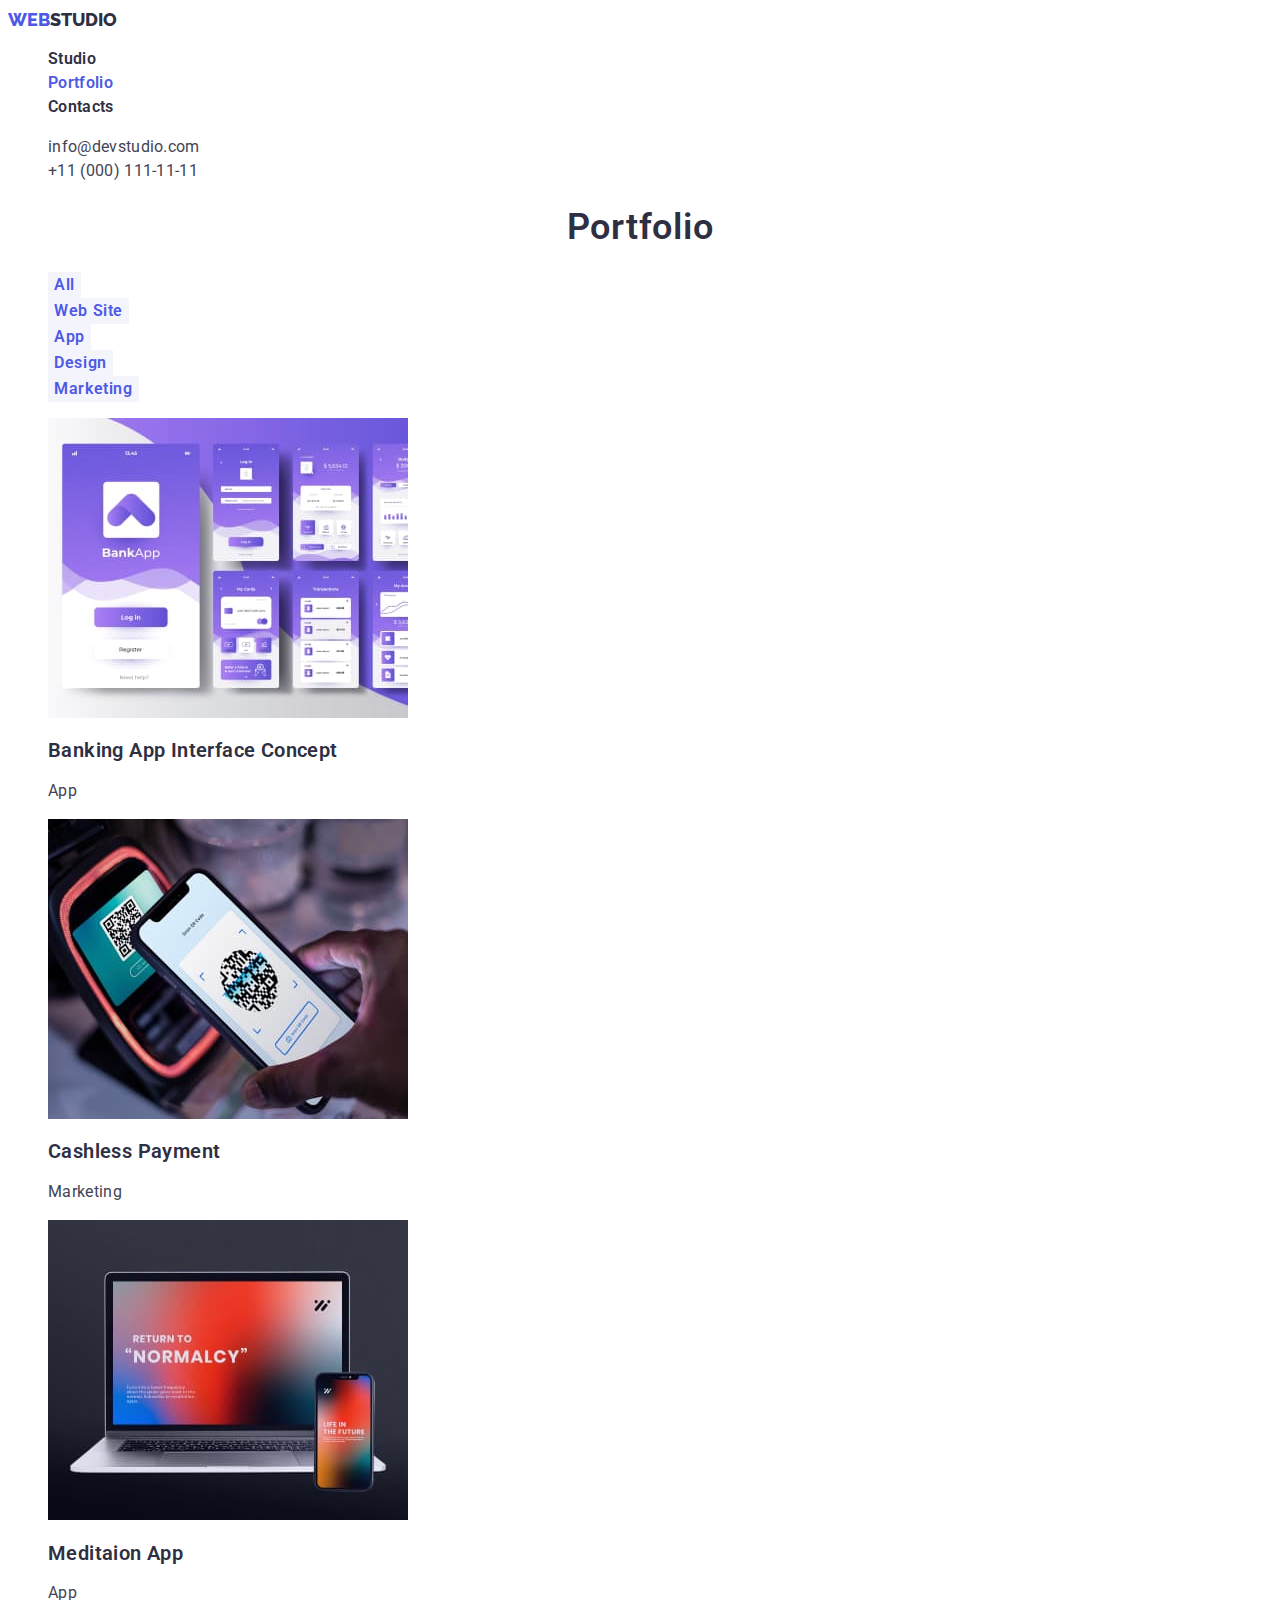
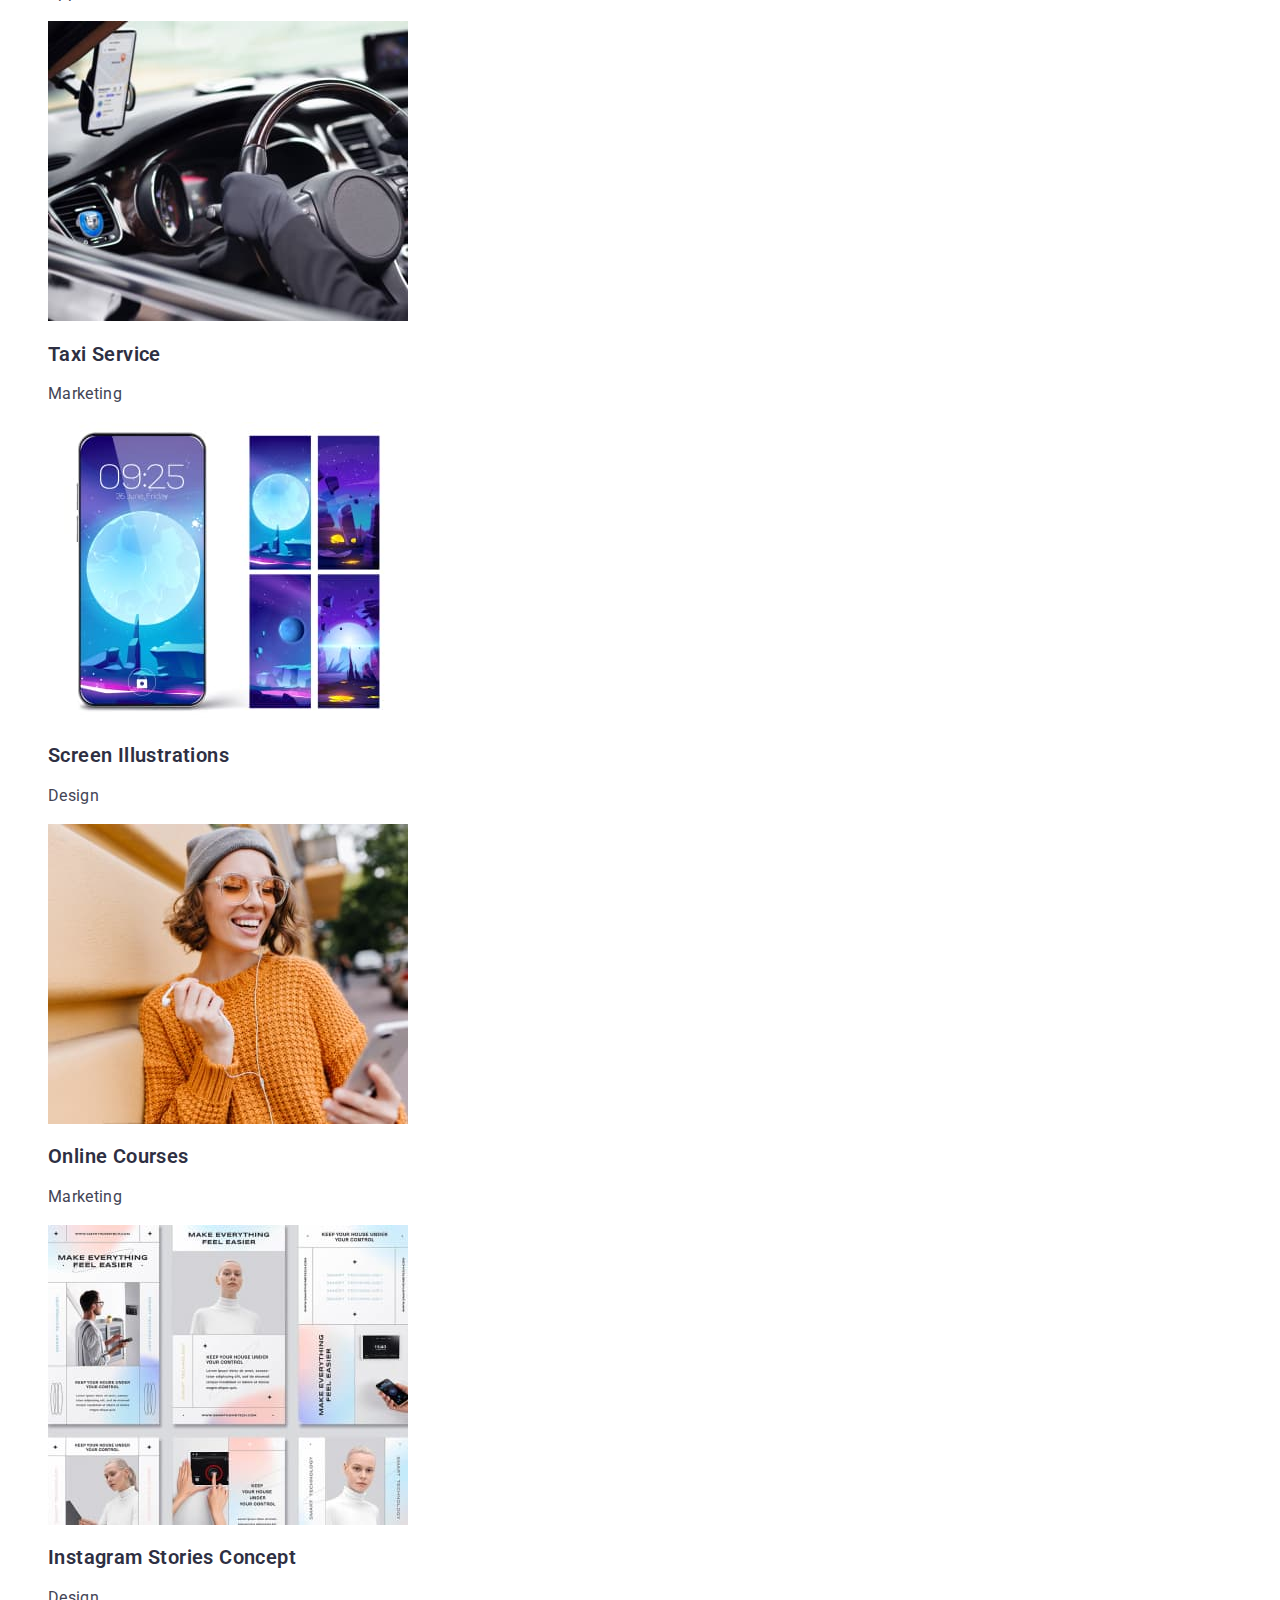
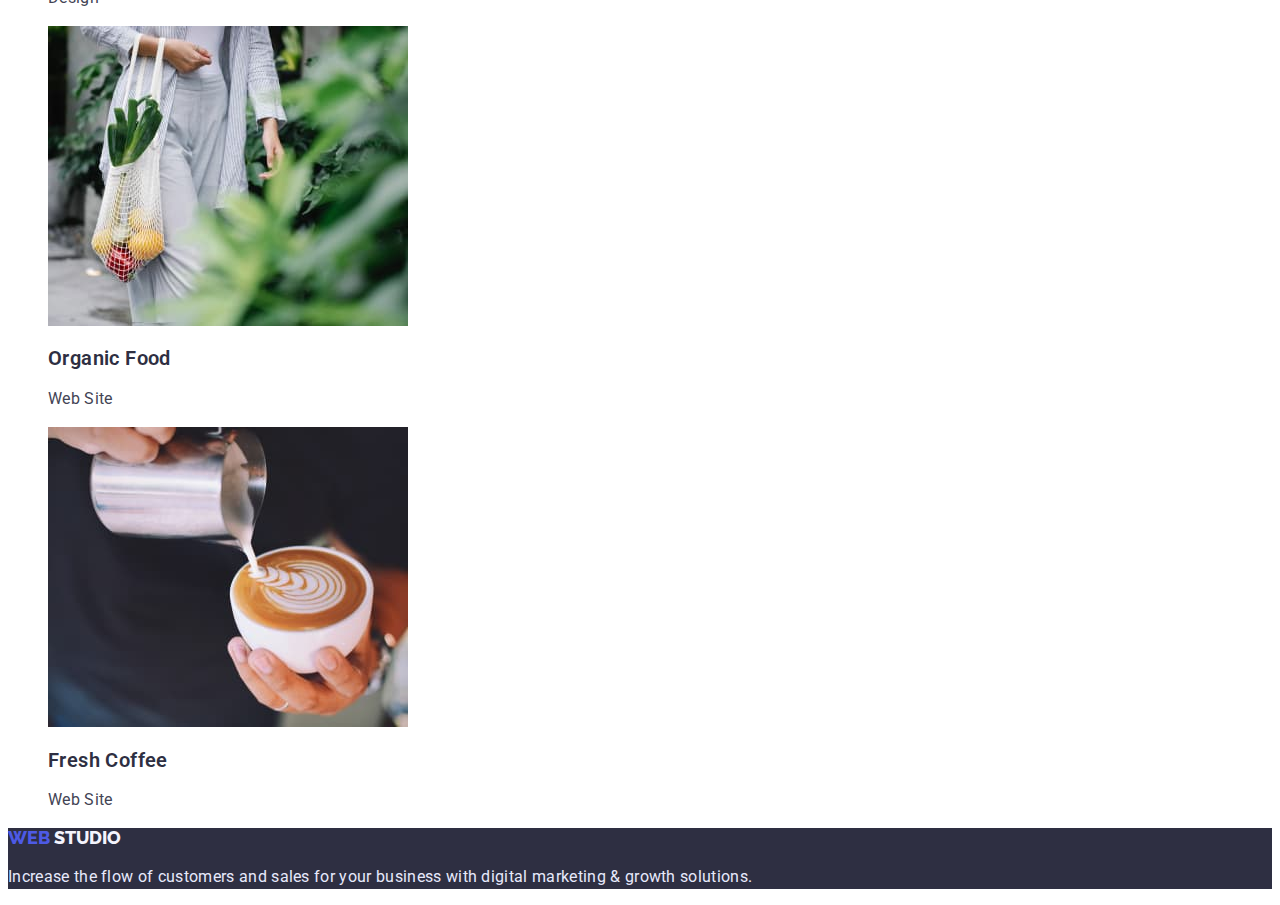
==== portfolio.html @ 4eafece8 "Initial commit" ====
<!DOCTYPE html>
<html lang="en">
<head>
    <meta charset="UTF-8">
    <meta http-equiv="X-UA-Compatible" content="IE=edge">
    <meta name="viewport" content="width=device-width, initial-scale=1.0">
    <title>Портфоліо</title>
    <link rel="preconnect" href="https://fonts.googleapis.com"> 
    <link rel="preconnect" href="https://fonts.gstatic.com" crossorigin> 
    <link href="https://fonts.googleapis.com/css2?family=Raleway:wght@800&family=Roboto:wght@400;500;700;900&display=swap" rel="stylesheet">
    <link rel="stylesheet" href="./css/styles.css">
</head>
<body>
    <!--Header-->
    <header>
      <!--site nav-->
        <nav>
              <a class="header-logo" href="./index.html">
                <span class="web">Web</span><span class="studio">Studio</span> 
              </a>
              <ul class="list">
                <li>
                   <a class="link" href="./index.html">Studio</a>
                </li>
                <li>
                    <a class="link current" href="./portfolio.html">Portfolio</a>
                </li>
                <li>
                    <a class="link" href="">Contacts</a>
                </li>
              </ul>
            </nav>
      <!--Contacts-->
      <address class="adress">
        <ul class="list contacts">
          <li>
            <a class="contact-link" href="mailto:info@devstudio.com">info@devstudio.com</a>
          </li>
          <li>
            <a class="contact-link" href="tel:+110001111111">+11 (000) 111-11-11</a>
          </li>
        </ul>
      </address>  
    </header>
<main>

 <!--Main--> 
<section class="portfolio">
  <h1 class="portfolio-title">Portfolio</h1>

  <!--Buttons-->
  <ul class="list">
      <li>
        <button class="button filter-btn" type="button">All</button>
      </li>
      <li>
        <button class="button filter-btn" type="button">Web Site</button>
      </li>
      <li>
        <button class="button filter-btn" type="button">App</button>
      </li>
      <li>
        <button class="button filter-btn" type="button">Design</button>
      </li>
      <li>
        <button class="button filter-btn" type="button">Marketing</button>
      </li>
    </ul>
 
<!--Projects-->
  
    <ul class="list project">
      <li>
        <img src="./images/img-1.jpg" alt="Banking-App-Interface" width="360">
        <h2 class="title">Banking App Interface Concept</h2>
        <p class="text">App</p>
      </li>
      <li>
        <img src="./images/img-2.jpg" alt="Cashless-Payment" width="360">
        <h2 class="title">Cashless Payment</h2>
        <p class="text">Marketing</p>
      </li>
      <li>
        <img src="./images/img-3.jpg" alt="Computer" width="360">
        <h2 class="title">Meditaion App</h2>
        <p class="text">App</p>
      </li>
      <li>
        <img src="./images/img-4.jpg" alt="Hands-on-the-steering-wheel" width="360">
        <h2 class="title">Taxi Service</h2>
        <p class="text">Marketing</p>
      </li>
      <li>
        <img src="./images/img-5.jpg" alt="Phone-wallpaper" width="360">
        <h2 class="title">Screen Illustrations</h2>
        <p class="text">Design</p>
      </li>
      <li>
        <img src="./images/img-6.jpg" alt="Smiling-girl-with-phone" width="360">
        <h2 class="title">Online Courses</h2>
        <p class="text">Marketing</p>
      </li>
      <li>
        <img src="./images/img-7.jpg" alt="Instagram-Stories" width="360">
        <h2 class="title">Instagram Stories Concept</h2>
        <p class="text">Design</p>
      </li>
      <li>
        <img src="./images/img-8.jpg" alt="Woman-with-shopping-bag" width="360">
        <h2 class="title">Organic Food</h2>
        <p class="text">Web Site</p>
      </li>
      <li>
        <img src="./images/img-9.jpg" alt="Cup-of-coffee">
        <h2 class="title">Fresh Coffee</h2>
        <p class="text">Web Site</p>
      </li>
    </ul>
  </section>
</main> 
<!--Footer-->
    <footer class="footer">
      <a class="footer-logo" href="./index.html"> <span class="web" >Web</span> <span class="studio" >Studio</span> 
      </a>
      <p class="text footer-text">
        Increase the flow of customers and sales for your business with digital
        marketing & growth solutions.
      </p>
    </footer>
  </body>
</html>
---- css/styles.css ----
/*Основные цвета*/
:root {
 --text: #434455;
 --dark: #2E2F42;
--primary-brand: #4D5AE5;
--white: #FFFFFF;
--light: #F4F4FD;
--accent: #E7E9FC;
--pressed-state: #404BBF;
--success:#31D0AA;
}

body {
    color: var(--text);
    background-color: var(--white);

    font-family: roboto, sans-serif;
}

.list {
    list-style: none;
}

/*Студія*/

/*Logo*/

.header-logo {
    font-family: raleway, sans-serif;
    font-weight: 800;
    font-size: 18px;
    line-height: 1.3;

    text-decoration: none;
    text-transform: uppercase;
}

.footer-logo {
    font-family: raleway, sans-serif;
    font-weight: 800;
    font-size: 18px;
    line-height: 1.16;

    text-decoration: none;
    text-transform: uppercase;
}

.web {
    color: var(--primary-brand)
}

.header-logo .studio {
    color: var(--dark);
}

.footer-logo .studio {
    color: var(--light);
}

/*Site nav*/

.link {
    color: var(--dark);

    font-weight: 600;
    font-size: 16px;
    line-height: 1.5;

    letter-spacing: 0.02em;
}

.link:hover {
    color: var(--primary-brand);
}

.link:focus {
    color: var(--primary-brand);
}

.link.current {
    color: var(--primary-brand);
}

/*Contacts*/

.contact-link {
    color: var(--text);

    font-size: 16px;
    line-height: 1.5;

    letter-spacing: 0.02em;
}

.contact-link:hover {
    color: var(--primary-brand);
}

.contact-link:focus {
    color: var(--primary-brand);
}

.link, .contact-link {
    text-decoration: none;
}

/*Adress*/

.adress {
    font-style: normal;
}

/*Hero*/
.hero {
    background-color: var(--dark);
}

.hero-title {
    color: var(--white);
    font-weight: 600;
    font-size: 56px;
    line-height: 1.07;
    letter-spacing: 0.02em;

    text-align: center;
    text-transform: uppercase;
    
}

.hero-btn {
    cursor: pointer;

    color: var(--white);
    background-color: var(--primary-brand);

    font-family: inherit;
    font-weight: 600;
    font-size: 16px;
    line-height: 1.19;
    letter-spacing: 0.04em;
     
    border: transparent;
    font-family: inherit;
}


.features-title, .work-title, .team-title, .portfolio-title {
    color: var(--dark);

    font-weight: 600;
    font-size: 36px;
    line-height: 1.11;
    text-align: center;
    letter-spacing: 0.02em;
} 

.title {
    color: var(--dark);

    font-weight: 600;
    font-size: 20px;
    line-height: 1.2;
    letter-spacing: 0.02em;
}

.text {
    color: var(--text);

    font-size: 16px;
    line-height: 1.5;
    letter-spacing: 0.02em;
}

.team {
    background-color: var(--light);
}

/*Footer*/

.footer {
    background-color: var(--dark);
}

.text.footer-text {
    color: var(--accent);  
}

/*Портфоліо*/

.filter-btn {
    cursor: pointer;

    color: var(--primary-brand);
    background-color: var(--light); 
    
    font-family: inherit;
    font-weight: 600;
    font-size: 16px;
    line-height: 1.5;
    letter-spacing: 0.04em;
    
    border: transparent;
}

.filter-btn:hover {
    background-color: var(--pressed-state);
    color: var(--white);
}

.filter-btn:focus {
    background-color: var(--pressed-state);
    color: var(--white);
}

.link.current {
    color: var(--primary-brand);
}
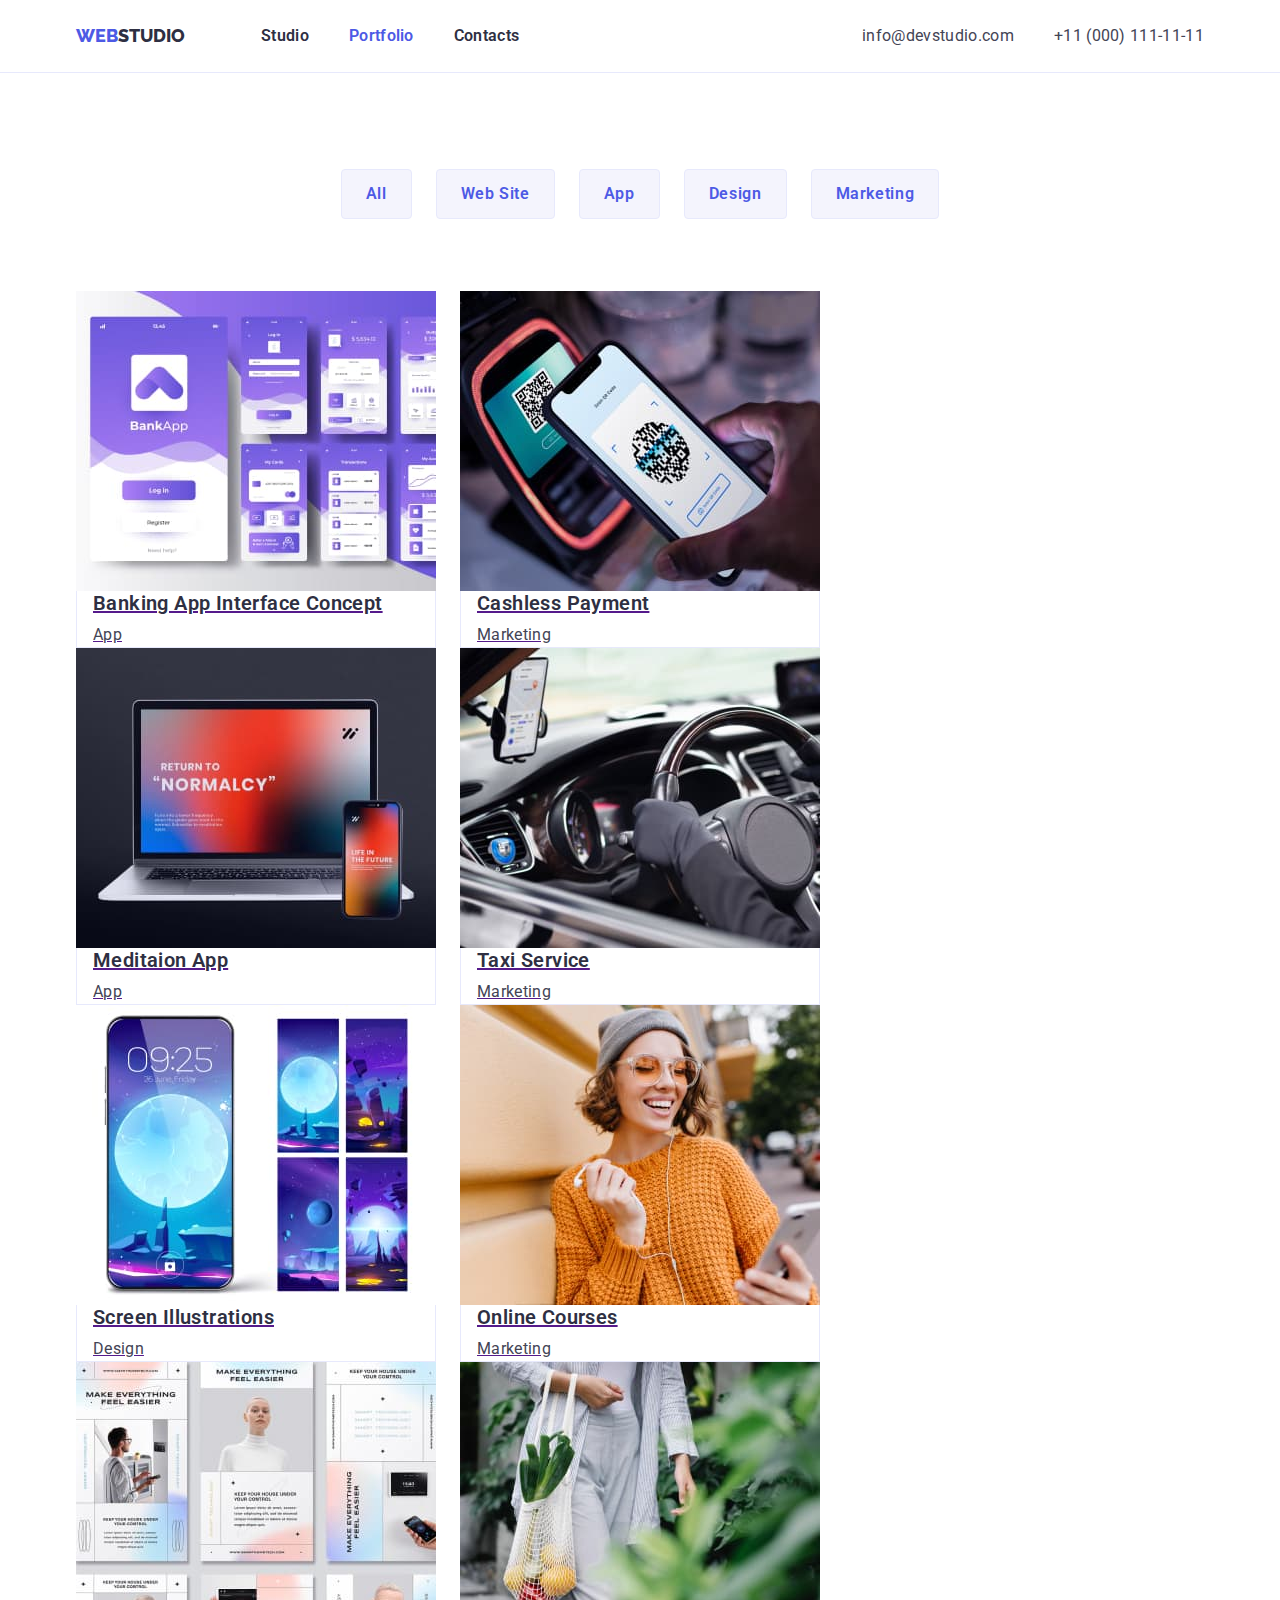
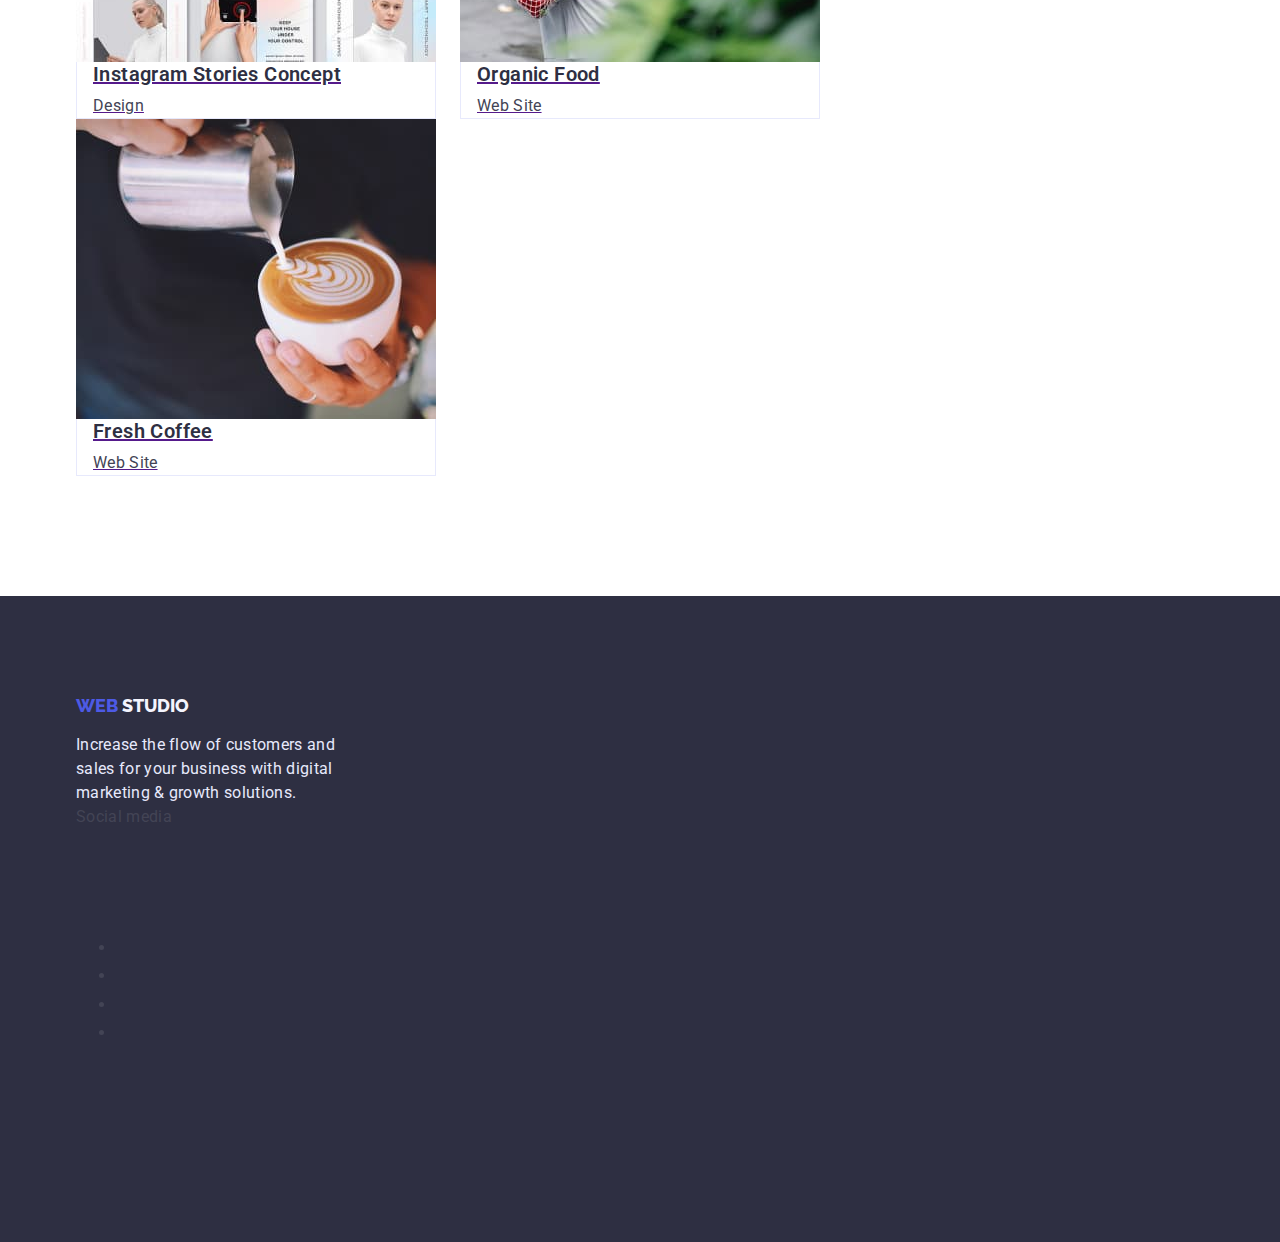
==== commit 8f68c935: "Update portfolio" ====
--- a/portfolio.html
+++ b/portfolio.html
@@ -8,124 +8,225 @@
     <link rel="preconnect" href="https://fonts.googleapis.com"> 
     <link rel="preconnect" href="https://fonts.gstatic.com" crossorigin> 
     <link href="https://fonts.googleapis.com/css2?family=Raleway:wght@800&family=Roboto:wght@400;500;700;900&display=swap" rel="stylesheet">
+    <link rel="stylesheet" href="https://cdnjs.cloudflare.com/ajax/libs/modern-normalize/1.1.0/modern-normalize.css">
     <link rel="stylesheet" href="./css/styles.css">
 </head>
 <body>
     <!--Header-->
-    <header>
+    <header class="header">
       <!--site nav-->
-        <nav>
+      <div class="container main-nav">
+        <nav class="main-nav">
               <a class="header-logo" href="./index.html">
                 <span class="web">Web</span><span class="studio">Studio</span> 
               </a>
-              <ul class="list">
-                <li>
+              <ul class="site-nav list">
+                <li class="item">
                    <a class="link" href="./index.html">Studio</a>
                 </li>
-                <li>
+                <li class="item">
                     <a class="link current" href="./portfolio.html">Portfolio</a>
                 </li>
-                <li>
+                <li class="item">
                     <a class="link" href="">Contacts</a>
                 </li>
               </ul>
             </nav>
-      <!--Contacts-->
-      <address class="adress">
-        <ul class="list contacts">
-          <li>
-            <a class="contact-link" href="mailto:info@devstudio.com">info@devstudio.com</a>
-          </li>
-          <li>
-            <a class="contact-link" href="tel:+110001111111">+11 (000) 111-11-11</a>
-          </li>
-        </ul>
-      </address>  
+            <!--Contacts-->
+       <address class="adress">
+          <ul class="list contacts">
+            <li class="item">
+             <a class="contact-link" href="mailto:info@devstudio.com">info@devstudio.com</a>
+            </li>
+            <li class="item">
+             <a class="contact-link" href="tel:+110001111111">+11 (000) 111-11-11</a>
+            </li>
+          </ul>
+        </address>  
+      </div>
     </header>
 <main>
 
  <!--Main--> 
 <section class="portfolio">
-  <h1 class="portfolio-title">Portfolio</h1>
-
-  <!--Buttons-->
-  <ul class="list">
-      <li>
-        <button class="button filter-btn" type="button">All</button>
-      </li>
-      <li>
-        <button class="button filter-btn" type="button">Web Site</button>
-      </li>
-      <li>
-        <button class="button filter-btn" type="button">App</button>
-      </li>
-      <li>
-        <button class="button filter-btn" type="button">Design</button>
-      </li>
-      <li>
-        <button class="button filter-btn" type="button">Marketing</button>
-      </li>
-    </ul>
+  <div class="container">
+     <h1 class="portfolio-title">Portfolio</h1>
+
+      <!--Buttons-->
+        <ul class="list buttons-list">
+          <li class="btn-element">
+            <button class="filter-btn" type="button">All</button>
+          </li>
+          <li class="btn-element">
+            <button class="filter-btn" type="button">Web Site</button>
+          </li>
+          <li class="btn-element">
+            <button class="filter-btn" type="button">App</button>
+          </li>
+          <li class="btn-element">
+            <button class="filter-btn" type="button">Design</button>
+          </li>
+          <li class="btn-element">
+            <button class="filter-btn" type="button">Marketing</button>
+          </li>
+        </ul>
+      
+      
  
-<!--Projects-->
-  
-    <ul class="list project">
-      <li>
-        <img src="./images/img-1.jpg" alt="Banking-App-Interface" width="360">
-        <h2 class="title">Banking App Interface Concept</h2>
-        <p class="text">App</p>
-      </li>
-      <li>
-        <img src="./images/img-2.jpg" alt="Cashless-Payment" width="360">
-        <h2 class="title">Cashless Payment</h2>
-        <p class="text">Marketing</p>
-      </li>
-      <li>
-        <img src="./images/img-3.jpg" alt="Computer" width="360">
-        <h2 class="title">Meditaion App</h2>
-        <p class="text">App</p>
-      </li>
-      <li>
-        <img src="./images/img-4.jpg" alt="Hands-on-the-steering-wheel" width="360">
-        <h2 class="title">Taxi Service</h2>
-        <p class="text">Marketing</p>
-      </li>
-      <li>
-        <img src="./images/img-5.jpg" alt="Phone-wallpaper" width="360">
-        <h2 class="title">Screen Illustrations</h2>
-        <p class="text">Design</p>
-      </li>
-      <li>
-        <img src="./images/img-6.jpg" alt="Smiling-girl-with-phone" width="360">
-        <h2 class="title">Online Courses</h2>
-        <p class="text">Marketing</p>
-      </li>
-      <li>
-        <img src="./images/img-7.jpg" alt="Instagram-Stories" width="360">
-        <h2 class="title">Instagram Stories Concept</h2>
-        <p class="text">Design</p>
-      </li>
-      <li>
-        <img src="./images/img-8.jpg" alt="Woman-with-shopping-bag" width="360">
-        <h2 class="title">Organic Food</h2>
-        <p class="text">Web Site</p>
-      </li>
-      <li>
-        <img src="./images/img-9.jpg" alt="Cup-of-coffee">
-        <h2 class="title">Fresh Coffee</h2>
-        <p class="text">Web Site</p>
-      </li>
-    </ul>
-  </section>
-</main> 
-<!--Footer-->
-    <footer class="footer">
-      <a class="footer-logo" href="./index.html"> <span class="web" >Web</span> <span class="studio" >Studio</span> 
-      </a>
-      <p class="text footer-text">
-        Increase the flow of customers and sales for your business with digital
-        marketing & growth solutions.
-      </p>
+      <!--Projects-->
+      <div class="projects">
+       <ul class="list project-list">
+            <a class="project-link" href="">
+              <li class="project-element">
+                <img class="image" src="./images/img-1.jpg" alt="Banking-App-Interface" width="360">
+                <div class="project-content">
+                  <h2 class="title">Banking App Interface Concept</h2>
+                  <p class="text">App</p> 
+                </div>  
+              </li>  
+              </a>
+
+              <a class="project-link" href="">
+                <li class="project-element">
+                  <img class="image" src="./images/img-2.jpg" alt="Cashless-Payment" width="360">
+                  <div class="project-content">
+                    <h2 class="title">Cashless Payment</h2>
+                    <p class="text">Marketing</p>
+                  </div>
+                </li>
+              </a>
+
+              <a class="project-link" href="">
+                <li class="project-element">
+                  <img class="image" src="./images/img-3.jpg" alt="Computer" width="360">
+                  <div class="project-content">
+                    <h2 class="title">Meditaion App</h2>
+                    <p class="text">App</p>
+                  </div>  
+                </li>
+              </a>
+
+            <a class="project-link" href="">
+              <li class="project-element">
+                <img class="image" src="./images/img-4.jpg" alt="Hands-on-the-steering-wheel" width="360">
+                  <div class="project-content">
+                    <h2 class="title">Taxi Service</h2>
+                    <p class="text">Marketing</p>
+                  </div>
+              </li>
+            </a>
+
+            <a class="project-link" href="">
+              <li class="project-element">
+                <img class="image" src="./images/img-5.jpg" alt="Phone-wallpaper" width="360">
+                  <div class="project-content">
+                    <h2 class="title">Screen Illustrations</h2>
+                    <p class="text">Design</p>
+                  </div>
+              </li>
+            </a>
+
+            <a class="project-link" href="">
+              <li class="project-element">
+                <img class="image" src="./images/img-6.jpg" alt="Smiling-girl-with-phone" width="360">
+                  <div class="project-content">
+                    <h2 class="title">Online Courses</h2>
+                    <p class="text">Marketing</p>
+                  </div>          
+              </li>
+            </a>
+
+            <a class="project-link" href="">
+              <li class="project-element">
+                <img class="image" src="./images/img-7.jpg" alt="Instagram-Stories" width="360">
+                 <div class="project-content">
+                  <h2 class="title">Instagram Stories Concept</h2>
+                  <p class="text">Design</p>
+                </div>             
+              </li>
+            </a>
+
+            <a class="project-link" href="">
+              <li class="project-element">
+                <img class="image" src="./images/img-8.jpg" alt="Woman-with-shopping-bag" width="360">
+                  <div class="project-content">
+                    <h2 class="title">Organic Food</h2>
+                    <p class="text">Web Site</p>
+                </div>       
+              </li>
+            </a>
+
+            <a class="project-link" href="">
+              <li class="project-element">
+                <img class="image" src="./images/img-9.jpg" alt="Cup-of-coffee">
+                  <div class="project-content">
+                    <h2 class="title">Fresh Coffee</h2>
+                    <p class="text">Web Site</p>
+                </div>              
+              </li>
+            </a>
+
+        </ul>
+      </div>   
+  </div>
+
+ </section>
+    </main> 
+    <!--Footer-->
+   <footer class="footer">
+      <div class="container">
+          <div class="footer-content">
+            <a class="footer-logo" href="./index.html"> <span class="web" >Web</span> <span class="studio" >Studio</span> 
+            </a>
+          
+            <p class="text footer-text">
+              Increase the flow of customers and sales for your business with digital
+              marketing & growth solutions.
+            </p>
+          </div>
+
+        <div class="footer-thumb">
+          <p class="text link-text">Social media</p>
+        
+          <ul class="footer sm-links-list"> 
+
+            <li class="social-links-item"> 
+              <a class="social-media-link" href="" >
+                  <svg class="icon" width="24px" height="24px">
+                    <use href="./images/icons.svg#icon-instagram"></use>
+                  </svg>
+                </a>
+            </li>
+              
+            <li>
+              <a class="social-media-link" href="" >
+                  <svg class="icon" width="24px" height="24px">
+                    <use href="./images/icons.svg#icon-twitter"></use>
+                  </svg>
+                </a>
+            </li>
+
+            <li>
+              <a class="social-media-link" href="">
+                  <svg class="icon" width="24px" height="24px">
+                    <use href="./images/icons.svg#icon-facebook-1"></use>
+                  </svg>
+                </a>
+            </li>
+
+            <li>
+              <a class="social-media-link" href="">
+                  <svg class="icon" width="24px" height="24px">
+                    <use href="./images/icons.svg#icon-linkedin"></use>
+                  </svg>
+              </a>
+            </li>
+       
+          </ul>
+        </div>
+        
+      </div>
+      
     </footer>
-  </body>
-</html>+      </body>
+    </html>--- a/css/styles.css
+++ b/css/styles.css
@@ -10,15 +10,48 @@
 --success:#31D0AA;
 }
 
+html {
+box-sizing: border-box;
+}
+
+*,
+*: :before,
+*: :after {
+box-sizing: inherit;
+}
+
 body {
     color: var(--text);
     background-color: var(--white);
 
     font-family: roboto, sans-serif;
+
+    margin: 0;
+}
+
+h1, h2, h3, p, ul {
+    margin-top: 0;
+    margin-bottom: 0;
+}
+
+.container {
+  
+    width: 1158px;
+    margin-left: auto;
+    margin-right: auto;
+    padding-left: 15px;
+    padding-right: 15px;
+    
+}
+
+.header {
+    border-bottom: 1px solid #E7E9FC;
 }
 
 .list {
     list-style: none;
+    margin: 0;
+    padding: 0;
 }
 
 /*Студія*/
@@ -33,6 +66,8 @@
 
     text-decoration: none;
     text-transform: uppercase;
+
+    display: inline-block;
 }
 
 .footer-logo {
@@ -43,6 +78,10 @@
 
     text-decoration: none;
     text-transform: uppercase;
+
+    display: inline-block;
+   
+    margin-bottom: 16px;
 }
 
 .web {
@@ -57,9 +96,30 @@
     color: var(--light);
 }
 
+
+
+.main-nav,
+.adress {
+    display: flex;
+    align-items: center;
+}
+    
+
 /*Site nav*/
 
-.link {
+.site-nav {
+    display: flex;
+
+    margin-left: 76px;
+}
+
+.site-nav .item:not(:last-child) {
+    margin-right: 40px;
+}
+
+.site-nav .link {
+    display: block;
+
     color: var(--dark);
 
     font-weight: 600;
@@ -67,6 +127,9 @@
     line-height: 1.5;
 
     letter-spacing: 0.02em;
+
+    padding-top: 24px;
+    padding-bottom: 24px;
 }
 
 .link:hover {
@@ -82,6 +145,14 @@
 }
 
 /*Contacts*/
+
+.contacts {
+    display: flex;
+}
+
+.contacts .item:not(:last-child) {
+    margin-right: 40px;
+}
 
 .contact-link {
     color: var(--text);
@@ -108,26 +179,52 @@
 
 .adress {
     font-style: normal;
+
+    margin-left: auto;
 }
 
 /*Hero*/
+
 .hero {
+    text-align: center;
     background-color: var(--dark);
-}
+
+    }
+
+.container.overlay {
+    max-width: 1440px;
+    height: 600px;
+    margin-right: auto;
+    margin-left: auto;
+
+    background-image: linear-gradient(rgba(46, 47, 66, 0.7), rgba(46, 47, 66, 0.7)),
+    url(../images/people-office.jpg);
+    background-size: cover;
+    background-repeat: no-repeat;
+    background-position: center;
+}
+
+
 
 .hero-title {
     color: var(--white);
-    font-weight: 600;
+    font-weight: 700;
     font-size: 56px;
     line-height: 1.07;
     letter-spacing: 0.02em;
 
-    text-align: center;
-    text-transform: uppercase;
-    
+    width: 496px;
+
+    margin-left: auto;
+    margin-right: auto;
+    margin-bottom: 48px;
+
+    padding-top: 188px;
 }
 
 .hero-btn {
+    display: inline-block;
+
     cursor: pointer;
 
     color: var(--white);
@@ -138,13 +235,18 @@
     font-size: 16px;
     line-height: 1.19;
     letter-spacing: 0.04em;
+
+    align-items: center;
+    padding: 16px 32px 16px 32px;
+    min-width: 169px;
+    border-radius: 4px;
      
     border: transparent;
     font-family: inherit;
 }
 
 
-.features-title, .work-title, .team-title, .portfolio-title {
+.work-title, .team-title, .portfolio-title {
     color: var(--dark);
 
     font-weight: 600;
@@ -152,7 +254,89 @@
     line-height: 1.11;
     text-align: center;
     letter-spacing: 0.02em;
+    margin-top: 0;
 } 
+
+/*Features*/
+
+.features {
+    padding-top: 120px;
+    padding-bottom: 120px;
+}
+
+.feature-list {
+    display: flex;
+}
+
+.feature-list .item {
+    width: 264px;
+}
+
+.feature-list > .item::before { 
+    content: "";
+    height: 112px;
+    display: block;
+    outline: 1px solid black;
+    background-size: auto;
+    background-repeat: no-repeat;
+    background-position: center;
+    background-color: #F4F4FD;
+    border-radius: 4px;
+
+    margin-bottom: 8px;
+    
+}
+
+.item.antenna::before {
+    background-image: url(../images/antenna.svg)
+}
+
+.item.clock::before {
+    background-image: url(../images/clock.svg);
+}
+
+.item.diagram::before {
+   background-image: url(../images/diagram.svg); 
+}
+.item.astronaut::before {
+    background-image: url(../images/astronaut.svg);
+}
+
+.feature-list .item:not(:last-child) {
+    margin-right: 24px;
+}
+
+.features-title {
+    color: var(--dark);
+
+    font-weight: 600;
+    font-size: 36px;
+    line-height: 1.11;
+    text-align: center;
+    letter-spacing: 0.02em;
+    
+    display: none;
+}
+
+/*Work*/
+
+.work-content {
+    padding-top: 0;
+    padding-bottom: 120px; 
+}
+
+.work-list {
+    display: flex;
+}
+
+.work-element {
+    width: 360px;
+    margin-right: 24px;
+}
+
+.work-element:last-child {
+    margin-right: 0;
+}
 
 .title {
     color: var(--dark);
@@ -161,6 +345,8 @@
     font-size: 20px;
     line-height: 1.2;
     letter-spacing: 0.02em;
+
+    margin-bottom: 8px;
 }
 
 .text {
@@ -171,21 +357,87 @@
     letter-spacing: 0.02em;
 }
 
+.work-title, .team-title {
+    margin-bottom: 72px;
+}
+
+/*Team*/
+
 .team {
     background-color: var(--light);
+    padding-top: 120px;
+    padding-bottom: 120px;
+
+}
+
+.team-list {
+    display: flex;
+}
+
+.team-element {
+    margin-right: 24px;
+
+    box-shadow: 0px 1px 6px rgba(46, 47, 66, 0.08), 0px 1px 1px rgba(46, 47, 66, 0.16), 0px 2px 1px rgba(46, 47, 66, 0.08);
+}
+
+.team-element:last-child {
+    margin-right: 0;
+}
+
+img {
+   display: block; 
+   max-width:100%;  
+}
+
+.team-content {
+    background-color: #FFFFFF;
+
+    padding-top: 32px;
+    padding-bottom: 32px;
+
+    text-align: center;
+
+    border-radius: 0px 0px 4px 4px;
 }
 
 /*Footer*/
 
 .footer {
     background-color: var(--dark);
+    padding-top: 100px;
+    padding-bottom: 100px;
 }
 
 .text.footer-text {
-    color: var(--accent);  
+    color: var(--accent); 
+    width: 264px;
+    
 }
 
 /*Портфоліо*/
+
+.portfolio {
+    padding-top: 96px;
+    padding-bottom: 120px;
+}
+
+.portfolio-title {
+    display: none;
+}
+
+.buttons-list {
+    display: flex;
+    justify-content: center;
+    margin-bottom: 72px;
+    
+}
+
+.btn-element {
+    margin-right: 24px;
+}
+.btn-element:last-child {
+    margin-right: 0;
+}
 
 .filter-btn {
     cursor: pointer;
@@ -200,19 +452,54 @@
     letter-spacing: 0.04em;
     
     border: transparent;
+    border: 1px solid #E7E9FC;
+    border-radius: 4px;
+
+    padding: 12px 24px;
+
 }
 
 .filter-btn:hover {
     background-color: var(--pressed-state);
     color: var(--white);
+    box-shadow: 0px 3px 1px rgba(0, 0, 0, 0.1), 0px 2px 1px rgba(0, 0, 0, 0.08), 0px 2px 2px rgba(0, 0, 0, 0.12);
 }
 
 .filter-btn:focus {
     background-color: var(--pressed-state);
     color: var(--white);
+    box-shadow: 0px 3px 1px rgba(0, 0, 0, 0.1), 0px 2px 1px rgba(0, 0, 0, 0.08), 0px 2px 2px rgba(0, 0, 0, 0.12);
 }
 
 .link.current {
     color: var(--primary-brand);
 }
 
+.project-list {
+    display: flex;
+    flex-wrap: wrap;
+    
+}
+
+.project-element {
+    margin-right: 24px;
+    margin-bottom: 48px;
+}
+
+.project-element:nth-child(3n) {
+    margin-right: 0;
+}
+
+.project-element:nth-last-child(-n + 3) {
+    margin-bottom: 0;
+}
+
+.project-content {
+    padding-top: 0;
+    padding-bottom: 0;
+    padding-left: 16px;
+    padding-right: 16px;
+    border-left: 1px solid #E7E9FC;;
+    border-right: 1px solid #E7E9FC;
+    border-bottom: 1px solid #E7E9FC;
+}
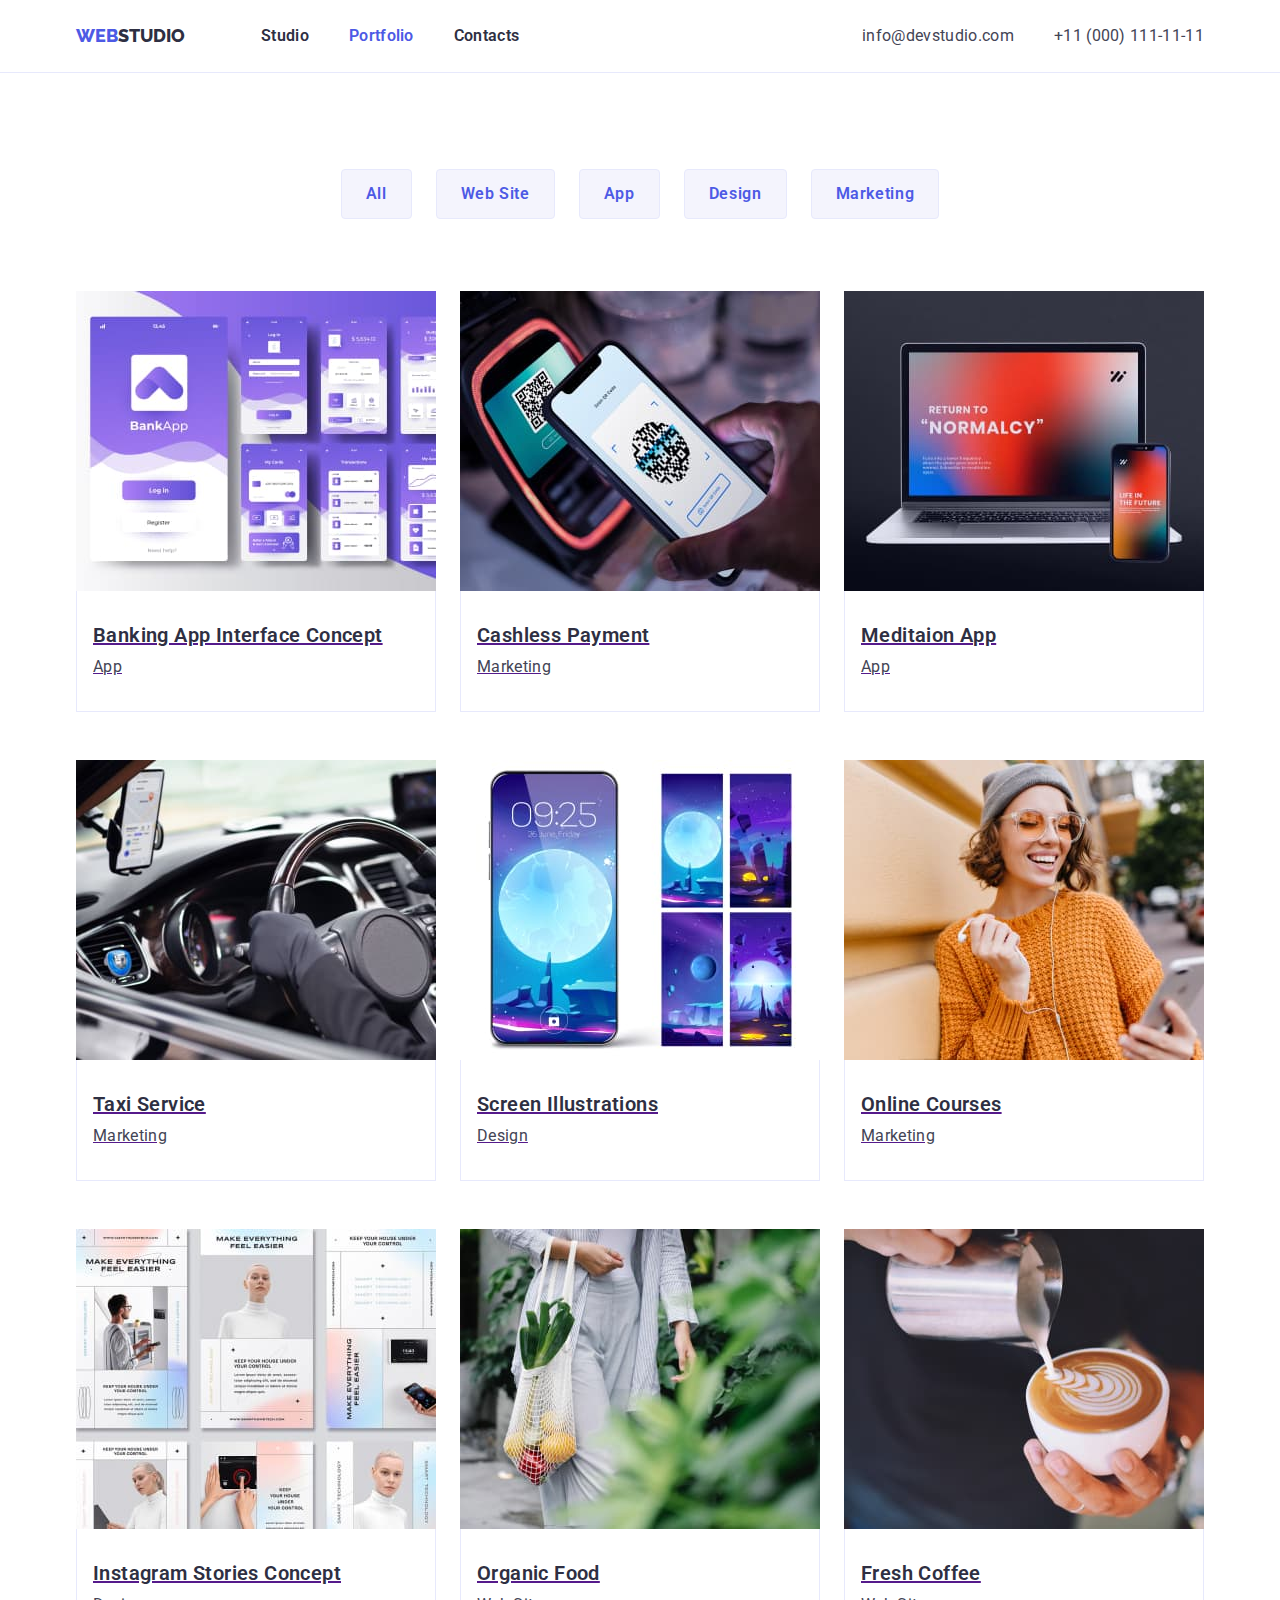
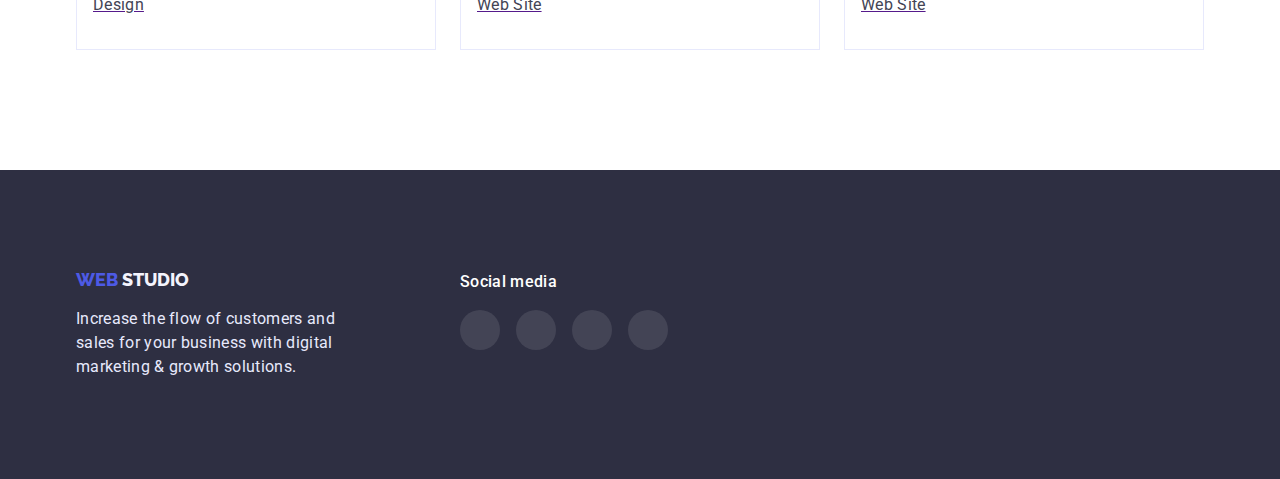
==== commit 0518b7a1: "Create modal window" ====
--- a/portfolio.html
+++ b/portfolio.html
@@ -76,15 +76,24 @@
       <!--Projects-->
       <div class="projects">
        <ul class="list project-list">
-            <a class="project-link" href="">
-              <li class="project-element">
-                <img class="image" src="./images/img-1.jpg" alt="Banking-App-Interface" width="360">
-                <div class="project-content">
-                  <h2 class="title">Banking App Interface Concept</h2>
-                  <p class="text">App</p> 
-                </div>  
-              </li>  
-              </a>
+              <a class="project-link" href="">             
+                <li class="project-element">                   
+                     <div class="project-thumb">
+                       <div class="overlay">
+                        <p class="overlay-text">14 Stylish and User-Friendly App Design Concepts · Task Manager App · Calorie Tracker App · Exotic Fruit Ecommerce App · Cloud Storage App</p>
+                       </div>
+                        <img class="image" src="./images/img-1.jpg" 
+                      alt="Banking-App-Interface" width="360">
+                      
+                      
+                     </div>
+                    <div class="project-content">
+                      <h2 class="title">Banking App Interface Concept</h2>
+                      <p class="text">App</p> 
+                    </div>  
+                </li>  
+            </a>
+            
 
               <a class="project-link" href="">
                 <li class="project-element">
--- a/css/styles.css
+++ b/css/styles.css
@@ -15,8 +15,8 @@
 }
 
 *,
-*: :before,
-*: :after {
+* :before,
+* :after {
 box-sizing: inherit;
 }
 
@@ -189,22 +189,17 @@
     text-align: center;
     background-color: var(--dark);
 
-    }
-
-.container.overlay {
     max-width: 1440px;
     height: 600px;
     margin-right: auto;
     margin-left: auto;
-
-    background-image: linear-gradient(rgba(46, 47, 66, 0.7), rgba(46, 47, 66, 0.7)),
-    url(../images/people-office.jpg);
+    
+     background-image: linear-gradient(rgba(46, 47, 66, 0.7), rgba(46, 47, 66, 0.7)),
+        url(../images/people-office.jpg);
     background-size: cover;
     background-repeat: no-repeat;
     background-position: center;
-}
-
-
+    }
 
 .hero-title {
     color: var(--white);
@@ -245,8 +240,74 @@
     font-family: inherit;
 }
 
-
-.work-title, .team-title, .portfolio-title {
+.backdrop {
+    position: fixed;
+    top: 0;
+    left: 0;
+    width: 100%;
+    height: 100%;
+    background: rgba(46, 47, 66, 0.4);
+}
+
+.modal {
+    
+    position: absolute;
+    top: 50%;
+    left: 50%;
+    transform: translate(-50%, -50%);
+    min-height: 576px;
+    min-width: 408px;
+     
+    background-color: #FCFCFC;
+
+}
+
+.backdrop.is-hidden {
+    opacity: 0;
+    pointer-events: none;
+}
+
+.close-btn {
+    display: flex;
+    background-color: #E7E9FC;
+
+    width: 24px;
+    height: 24px;
+    padding: 0;
+    margin-left: auto;
+    margin-top: 24px;
+    margin-right: 24px;
+
+    border: 1px solid rgba(0, 0, 0, 0.1);
+    border-radius: 50%;
+    justify-content: center;
+
+
+    /* width: 24px;
+    height: 24px;
+    
+    margin-left: auto;
+    margin-top: 24px;
+    margin-right: 24px;
+    padding: 0;
+
+    background-color: #E7E9FC;
+    border: 1px solid rgba(0, 0, 0, 0.1);
+    border-radius: 50%;
+
+    background-image: url(../images/close.svg);
+    background-repeat: no-repeat;
+    background-position: 50% 50%;
+    background-size: 8px 8px; */
+}
+
+.close-icon {
+    width: 8px;
+    height: 8px;
+    align-self: center;
+}
+
+.work-title, .team-title, .portfolio-title, .customers-title {
     color: var(--dark);
 
     font-weight: 600;
@@ -264,42 +325,32 @@
     padding-bottom: 120px;
 }
 
+
 .feature-list {
     display: flex;
 }
 
 .feature-list .item {
     width: 264px;
-}
-
-.feature-list > .item::before { 
-    content: "";
+    
+}
+
+.thumb {
+    background-color: #F4F4FD;
     height: 112px;
-    display: block;
-    outline: 1px solid black;
-    background-size: auto;
-    background-repeat: no-repeat;
-    background-position: center;
-    background-color: #F4F4FD;
+    display: flex;
+    justify-content: center;
     border-radius: 4px;
-
     margin-bottom: 8px;
     
-}
-
-.item.antenna::before {
-    background-image: url(../images/antenna.svg)
-}
-
-.item.clock::before {
-    background-image: url(../images/clock.svg);
-}
-
-.item.diagram::before {
-   background-image: url(../images/diagram.svg); 
-}
-.item.astronaut::before {
-    background-image: url(../images/astronaut.svg);
+    
+}
+
+.feature-icon {
+   width: 64px;
+   height: 64px;
+   align-self: center;
+   
 }
 
 .feature-list .item:not(:last-child) {
@@ -357,7 +408,7 @@
     letter-spacing: 0.02em;
 }
 
-.work-title, .team-title {
+.work-title, .team-title, .customers-title {
     margin-bottom: 72px;
 }
 
@@ -367,7 +418,6 @@
     background-color: var(--light);
     padding-top: 120px;
     padding-bottom: 120px;
-
 }
 
 .team-list {
@@ -375,6 +425,7 @@
 }
 
 .team-element {
+    display: block;
     margin-right: 24px;
 
     box-shadow: 0px 1px 6px rgba(46, 47, 66, 0.08), 0px 1px 1px rgba(46, 47, 66, 0.16), 0px 2px 1px rgba(46, 47, 66, 0.08);
@@ -394,13 +445,109 @@
 
     padding-top: 32px;
     padding-bottom: 32px;
+    
 
     text-align: center;
 
     border-radius: 0px 0px 4px 4px;
 }
 
+.sm-links-list {
+    display: flex;
+    list-style: none;
+    padding: 0;   
+}
+
+.team.sm-links-list {
+    margin-top: 8px;
+    justify-content: space-evenly;
+    background-color: inherit;
+}
+
+.social-media-link {
+    display: flex;
+    width: 40px;
+    height: 40px;
+    
+    border-radius: 50%;
+
+    cursor: pointer;
+
+    justify-content: center; 
+}
+
+.team .social-media-link {
+    background-color: var(--primary-brand)
+}
+
+.team .social-media-link:hover,
+.team .social-media-link:focus {
+    background-color: var(--pressed-state);
+    
+}
+
+.social-link .icon {
+    width: 16px;
+    height: 16px;
+    
+    align-self: center; 
+    
+}
+
+/*Customers*/
+
+.customers {
+    padding-bottom: 120px;
+    padding-top: 130px;
+}
+
+.customers-list {
+    list-style: none;
+
+    display: flex;
+    flex-direction: row;
+    justify-content: space-between;
+   
+    padding: 0;
+    margin: 0;   
+}
+
+.customer-link {
+    width: 168px;
+    height: 88px;
+}
+
+.client-logo {
+    display: flex;
+    justify-content: center;
+
+    width: 100%;
+    height: 100%;
+    border: 1px solid #8E8F99;
+    border-radius: 4px;
+}
+
+.client-logo:hover,
+.client-logo:focus {
+    border: 1px solid var(--pressed-state);
+}
+
+.icon {
+    
+    align-self: center; 
+    fill: #8E8F99;     
+}
+
+.icon.current:hover,
+.icon.current:focus {
+    fill: var(--pressed-state);
+}
+
 /*Footer*/
+
+.footer .container {
+    display: flex;
+}
 
 .footer {
     background-color: var(--dark);
@@ -408,11 +555,47 @@
     padding-bottom: 100px;
 }
 
+.footer-content {
+    display: block;
+    margin-right: 120px;
+}
+
 .text.footer-text {
     color: var(--accent); 
-    width: 264px;
-    
-}
+    width: 264px; 
+}
+
+.footer-thumb {
+    display: block; 
+}
+
+.text.link-text {
+
+    font-weight: 500;
+    font-size: 16px;
+    line-height: 1.5;
+
+    letter-spacing: 0.02em;
+
+    color: #FFFFFF;
+}
+
+.footer.sm-links-list {
+    gap: 16px;
+    
+    margin-top: 16px; 
+    padding: 0;
+} 
+
+.footer .social-media-link {
+    background: rgba(255, 255, 255, 0.1);
+}
+
+.social-media-link:hover,
+.social-media-link:focus {
+    background-color: var(--success)
+}
+
 
 /*Портфоліо*/
 
@@ -481,25 +664,83 @@
     
 }
 
-.project-element {
+.project-link {
     margin-right: 24px;
     margin-bottom: 48px;
-}
-
-.project-element:nth-child(3n) {
+
+    cursor: pointer;
+}
+
+.project-link:hover,
+.project-link:focus {
+    box-shadow: 0px 1px 6px rgba(46, 47, 66, 0.08);
+}
+
+.project-link:nth-child(3n) {
     margin-right: 0;
 }
 
-.project-element:nth-last-child(-n + 3) {
+.project-link:nth-last-child(-n + 3) {
     margin-bottom: 0;
 }
 
+
 .project-content {
-    padding-top: 0;
-    padding-bottom: 0;
-    padding-left: 16px;
-    padding-right: 16px;
+    
+    padding: 32px 16px;
     border-left: 1px solid #E7E9FC;;
     border-right: 1px solid #E7E9FC;
-    border-bottom: 1px solid #E7E9FC;
-}
+    border-bottom: 1px solid #E7E9FC;    
+}
+
+.project-thumb {
+    position: relative;
+    overflow: hidden;
+}
+
+.overlay {
+    position: absolute;
+    top: 0;
+    left: 0;
+    width: 100%;
+    height: 100%;
+    background-color: var(--primary-brand);
+    transform: translatey(100%);
+    transition: transform 250ms ease;
+}
+
+.overlay-text {
+    font-size: 16px;
+    line-height: 1.5;
+        
+    letter-spacing: 0.02em;
+    color: var(--light);
+    text-align: justify;
+    padding-top: 40px;
+    padding-right: 32px;
+    padding-left: 32px;
+}
+
+.project-thumb:hover .overlay,
+.project-thumb:focus .overlay {
+transform: translatey(0);
+}
+ 
+
+/* .project-thumb::before {
+    display: inline-block;
+    content: '';
+    width: 100%;
+    height: 100%;
+    top: 0;
+    left: 0;
+    background-color: var(--primary-brand);
+    position: absolute;
+    opacity: 0;
+    transform: translatey(100%);
+}
+
+.project-thumb:hover::before {
+    opacity: 1;
+    transform: translatey(0);
+} */
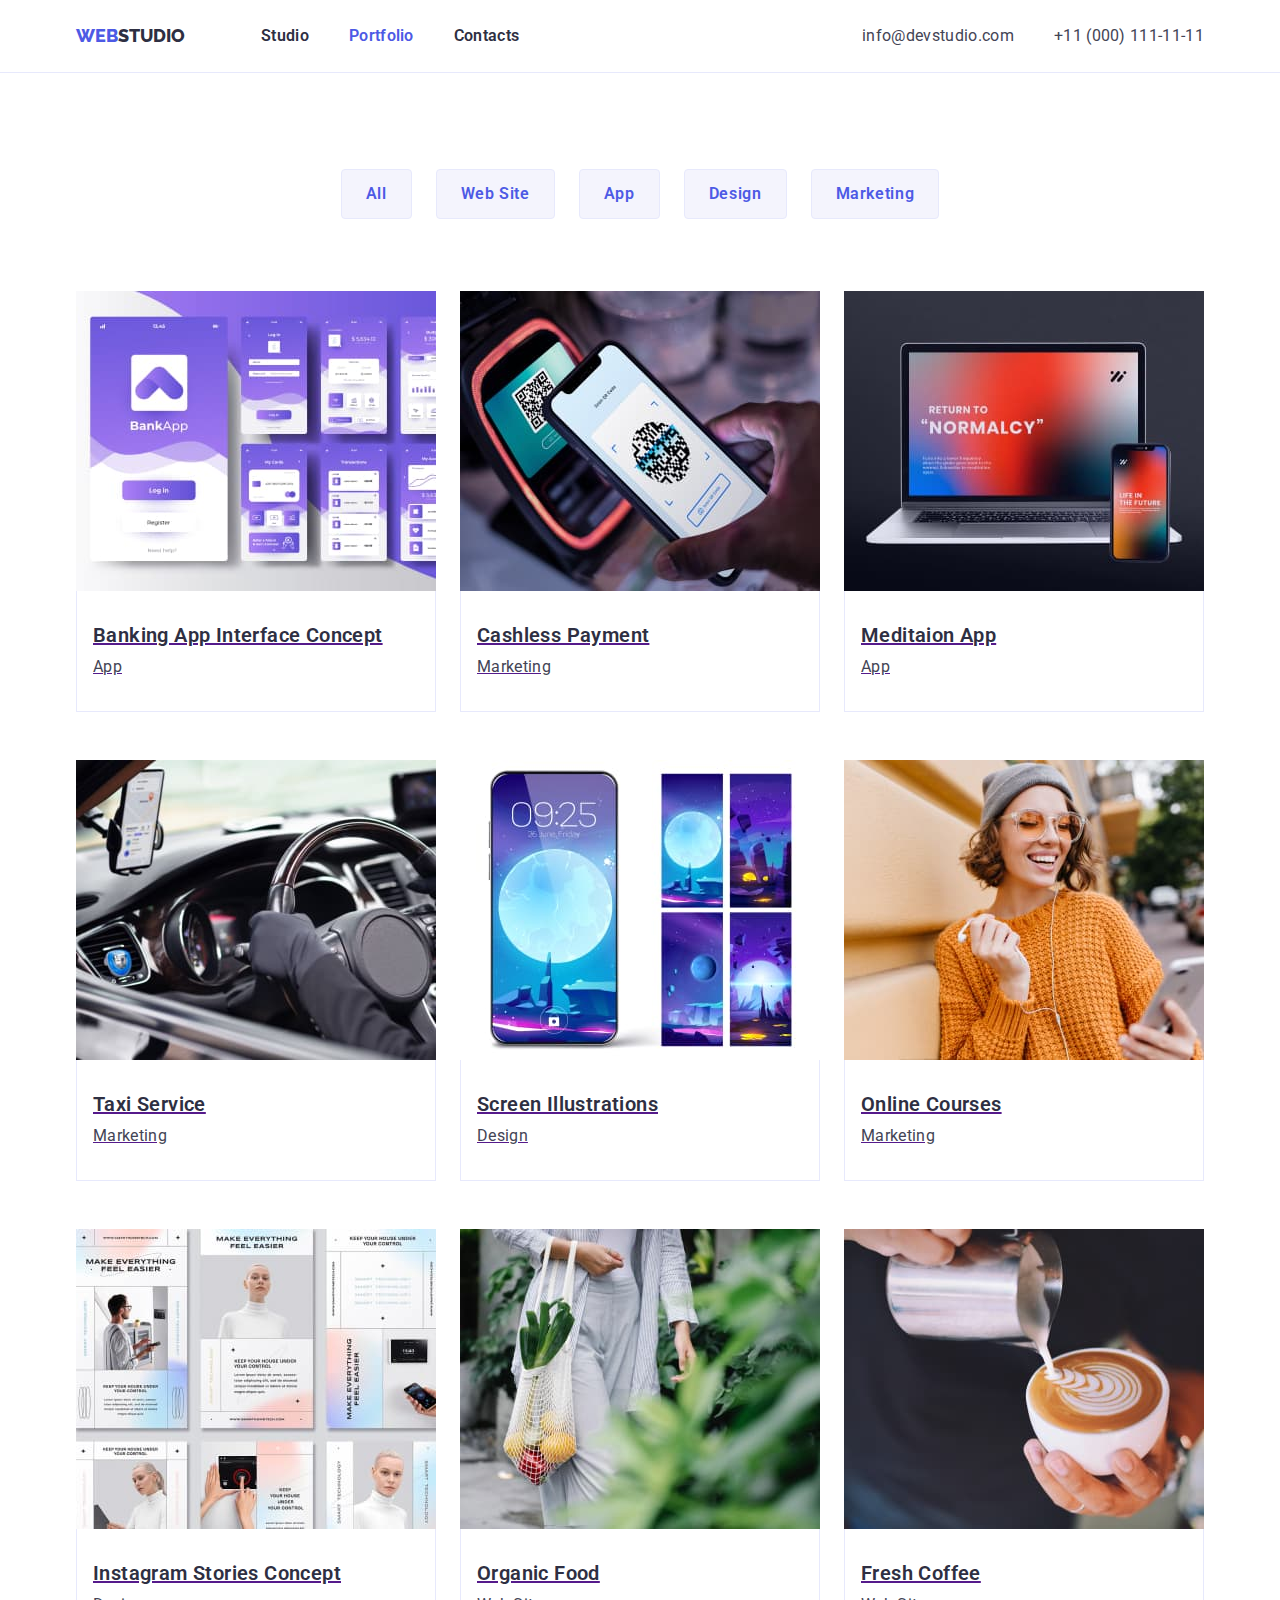
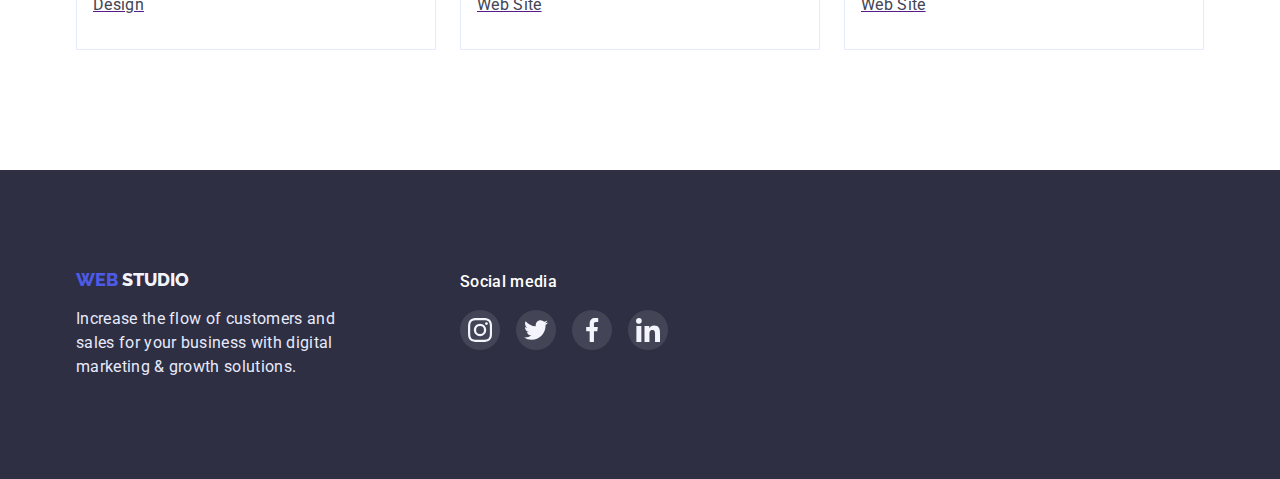
==== commit 10f6915e: "update Portfolio" ====
--- a/portfolio.html
+++ b/portfolio.html
@@ -76,48 +76,69 @@
       <!--Projects-->
       <div class="projects">
        <ul class="list project-list">
-              <a class="project-link" href="">             
-                <li class="project-element">                   
-                     <div class="project-thumb">
-                       <div class="overlay">
-                        <p class="overlay-text">14 Stylish and User-Friendly App Design Concepts · Task Manager App · Calorie Tracker App · Exotic Fruit Ecommerce App · Cloud Storage App</p>
+            <a class="project-link" href="">             
+              <li class="project-element"> 
+
+                  <div class="project-thumb">
+
+                        <div class="overlay">
+                          <p class="overlay-text">14 Stylish and User-Friendly App Design Concepts · Task Manager App · Calorie Tracker App · Exotic Fruit Ecommerce App · Cloud Storage App</p>
                        </div>
+
                         <img class="image" src="./images/img-1.jpg" 
-                      alt="Banking-App-Interface" width="360">
-                      
-                      
-                     </div>
+                          alt="Banking-App-Interface" width="360">
+                  </div>
+
                     <div class="project-content">
                       <h2 class="title">Banking App Interface Concept</h2>
                       <p class="text">App</p> 
                     </div>  
-                </li>  
-            </a>
+              </li>  
+          </a>
             
 
               <a class="project-link" href="">
                 <li class="project-element">
-                  <img class="image" src="./images/img-2.jpg" alt="Cashless-Payment" width="360">
-                  <div class="project-content">
-                    <h2 class="title">Cashless Payment</h2>
-                    <p class="text">Marketing</p>
-                  </div>
+
+                  <div class="project-thumb">
+
+                        <div class="overlay">
+                          <p class="overlay-text">14 Stylish and User-Friendly App Design Concepts · Task Manager App · Calorie Tracker App · Exotic Fruit Ecommerce App · Cloud Storage App</p>
+                       </div>
+                        <img class="image" src="./images/img-2.jpg" alt="Cashless-Payment" width="360">
+                  </div>
+
+                    <div class="project-content">
+                      <h2 class="title">Cashless Payment</h2>
+                      <p class="text">Marketing</p>
+                    </div>
                 </li>
               </a>
 
               <a class="project-link" href="">
                 <li class="project-element">
-                  <img class="image" src="./images/img-3.jpg" alt="Computer" width="360">
-                  <div class="project-content">
-                    <h2 class="title">Meditaion App</h2>
-                    <p class="text">App</p>
+                  <div class="project-thumb">
+                
+                        <div class="overlay">
+                          <p class="overlay-text">14 Stylish and User-Friendly App Design Concepts · Task Manager App · Calorie Tracker App · Exotic Fruit Ecommerce App · Cloud Storage App</p>
+                       </div>
+                        <img class="image" src="./images/img-3.jpg" alt="Computer" width="360">
+                  </div>
+                    <div class="project-content">
+                      <h2 class="title">Meditaion App</h2>
+                      <p class="text">App</p>
                   </div>  
                 </li>
               </a>
 
             <a class="project-link" href="">
               <li class="project-element">
-                <img class="image" src="./images/img-4.jpg" alt="Hands-on-the-steering-wheel" width="360">
+                <div class="project-thumb">
+                    <div class="overlay">
+                          <p class="overlay-text">14 Stylish and User-Friendly App Design Concepts · Task Manager App · Calorie Tracker App · Exotic Fruit Ecommerce App · Cloud Storage App</p>
+                    </div>
+                  <img class="image" src="./images/img-4.jpg" alt="Hands-on-the-steering-wheel" width="360">
+                </div>
                   <div class="project-content">
                     <h2 class="title">Taxi Service</h2>
                     <p class="text">Marketing</p>
@@ -127,7 +148,12 @@
 
             <a class="project-link" href="">
               <li class="project-element">
-                <img class="image" src="./images/img-5.jpg" alt="Phone-wallpaper" width="360">
+                <div class="project-thumb">
+                    <div class="overlay">
+                          <p class="overlay-text">14 Stylish and User-Friendly App Design Concepts · Task Manager App · Calorie Tracker App · Exotic Fruit Ecommerce App · Cloud Storage App</p>
+                    </div>
+                  <img class="image" src="./images/img-5.jpg" alt="Phone-wallpaper" width="360">
+                </div>
                   <div class="project-content">
                     <h2 class="title">Screen Illustrations</h2>
                     <p class="text">Design</p>
@@ -137,7 +163,12 @@
 
             <a class="project-link" href="">
               <li class="project-element">
+                <div class="project-thumb">
+                  <div class="overlay">
+                          <p class="overlay-text">14 Stylish and User-Friendly App Design Concepts · Task Manager App · Calorie Tracker App · Exotic Fruit Ecommerce App · Cloud Storage App</p>
+                    </div>
                 <img class="image" src="./images/img-6.jpg" alt="Smiling-girl-with-phone" width="360">
+                </div>
                   <div class="project-content">
                     <h2 class="title">Online Courses</h2>
                     <p class="text">Marketing</p>
@@ -147,7 +178,12 @@
 
             <a class="project-link" href="">
               <li class="project-element">
+                <div class="project-thumb">
+                    <div class="overlay">
+                          <p class="overlay-text">14 Stylish and User-Friendly App Design Concepts · Task Manager App · Calorie Tracker App · Exotic Fruit Ecommerce App · Cloud Storage App</p>
+                    </div>
                 <img class="image" src="./images/img-7.jpg" alt="Instagram-Stories" width="360">
+                </div>
                  <div class="project-content">
                   <h2 class="title">Instagram Stories Concept</h2>
                   <p class="text">Design</p>
@@ -157,7 +193,12 @@
 
             <a class="project-link" href="">
               <li class="project-element">
-                <img class="image" src="./images/img-8.jpg" alt="Woman-with-shopping-bag" width="360">
+                <div class="project-thumb">
+                  <div class="overlay">
+                          <p class="overlay-text">14 Stylish and User-Friendly App Design Concepts · Task Manager App · Calorie Tracker App · Exotic Fruit Ecommerce App · Cloud Storage App</p>
+                    </div>
+                  <img class="image" src="./images/img-8.jpg" alt="Woman-with-shopping-bag" width="360">
+                </div>
                   <div class="project-content">
                     <h2 class="title">Organic Food</h2>
                     <p class="text">Web Site</p>
@@ -167,7 +208,12 @@
 
             <a class="project-link" href="">
               <li class="project-element">
-                <img class="image" src="./images/img-9.jpg" alt="Cup-of-coffee">
+                <div class="project-thumb">
+                  <div class="overlay">
+                          <p class="overlay-text">14 Stylish and User-Friendly App Design Concepts · Task Manager App · Calorie Tracker App · Exotic Fruit Ecommerce App · Cloud Storage App</p>
+                    </div>
+                  <img class="image" src="./images/img-9.jpg" alt="Cup-of-coffee" width="360">
+                </div>
                   <div class="project-content">
                     <h2 class="title">Fresh Coffee</h2>
                     <p class="text">Web Site</p>
--- a/css/styles.css
+++ b/css/styles.css
@@ -281,24 +281,6 @@
     border: 1px solid rgba(0, 0, 0, 0.1);
     border-radius: 50%;
     justify-content: center;
-
-
-    /* width: 24px;
-    height: 24px;
-    
-    margin-left: auto;
-    margin-top: 24px;
-    margin-right: 24px;
-    padding: 0;
-
-    background-color: #E7E9FC;
-    border: 1px solid rgba(0, 0, 0, 0.1);
-    border-radius: 50%;
-
-    background-image: url(../images/close.svg);
-    background-repeat: no-repeat;
-    background-position: 50% 50%;
-    background-size: 8px 8px; */
 }
 
 .close-icon {
@@ -721,26 +703,8 @@
     padding-left: 32px;
 }
 
-.project-thumb:hover .overlay,
-.project-thumb:focus .overlay {
+.project-link:hover .overlay,
+.project-link:focus .overlay {
 transform: translatey(0);
 }
- 
-
-/* .project-thumb::before {
-    display: inline-block;
-    content: '';
-    width: 100%;
-    height: 100%;
-    top: 0;
-    left: 0;
-    background-color: var(--primary-brand);
-    position: absolute;
-    opacity: 0;
-    transform: translatey(100%);
-}
-
-.project-thumb:hover::before {
-    opacity: 1;
-    transform: translatey(0);
-} */
+ 